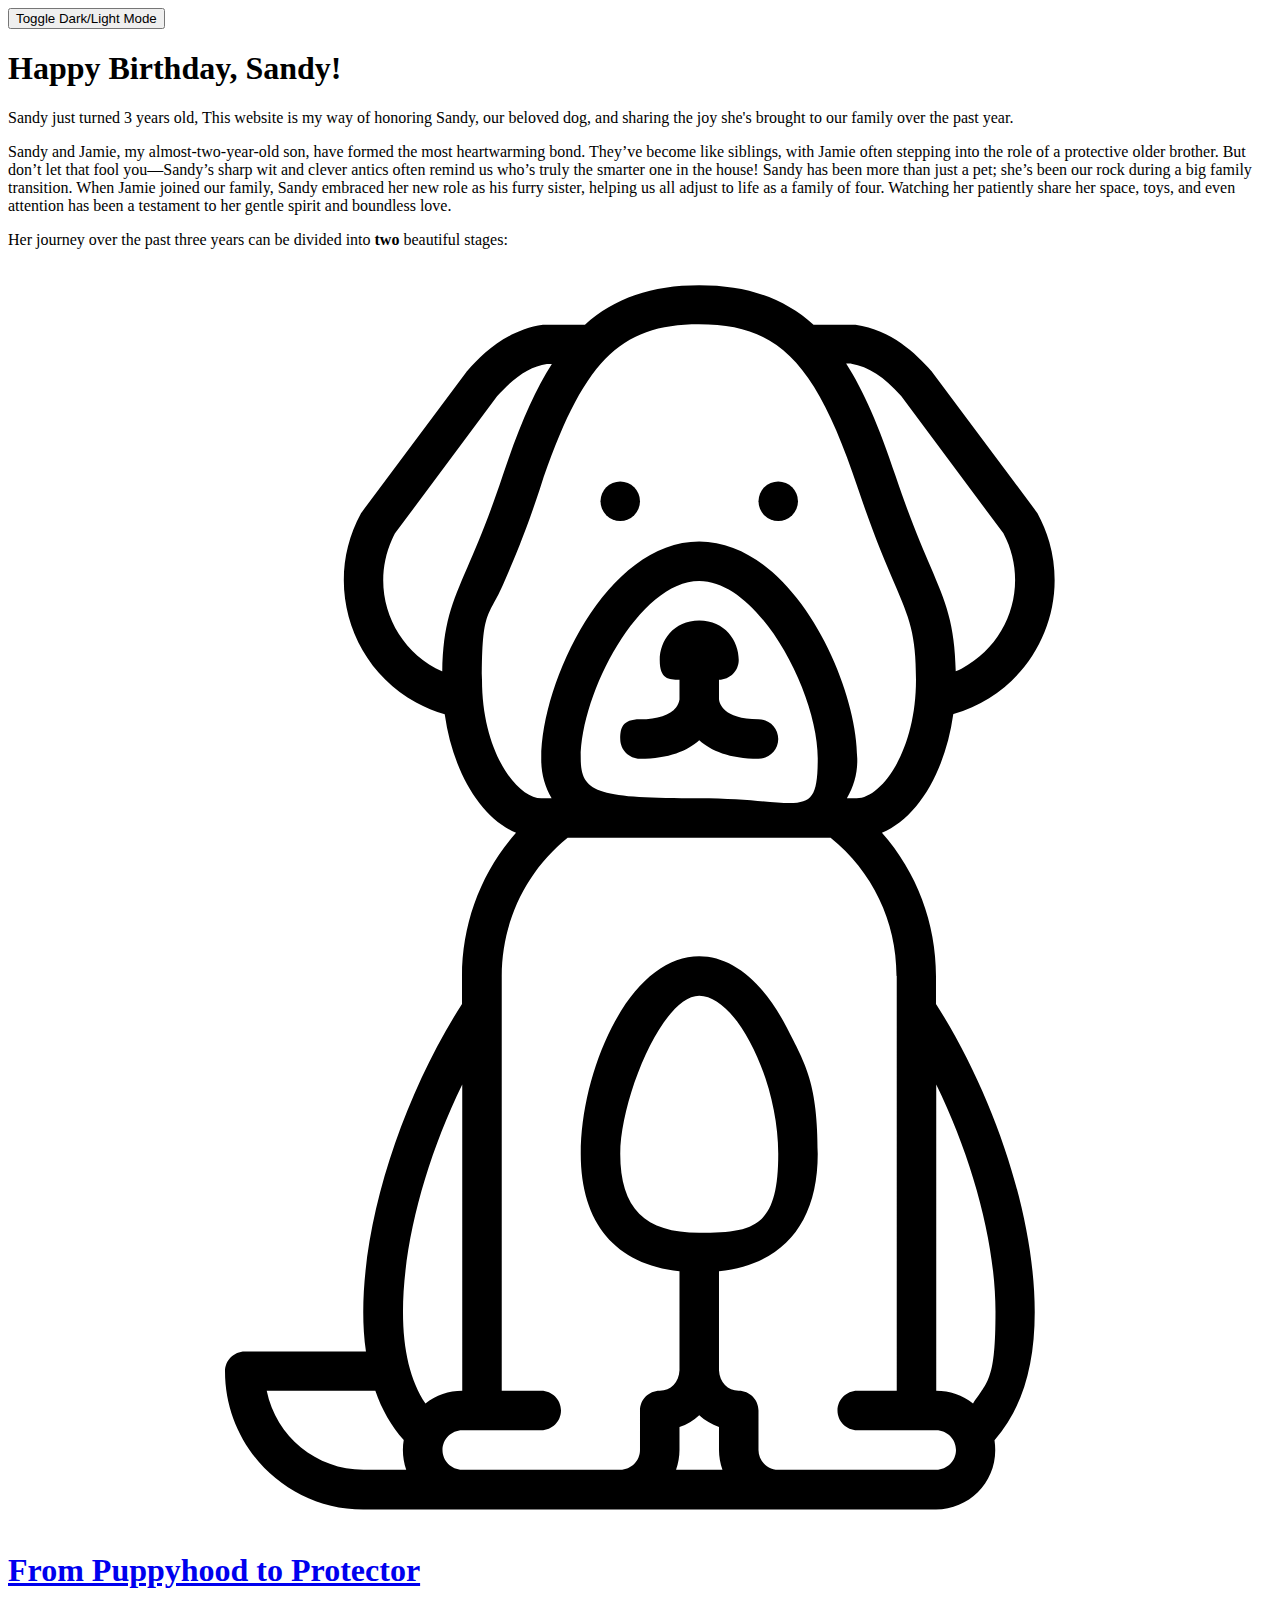
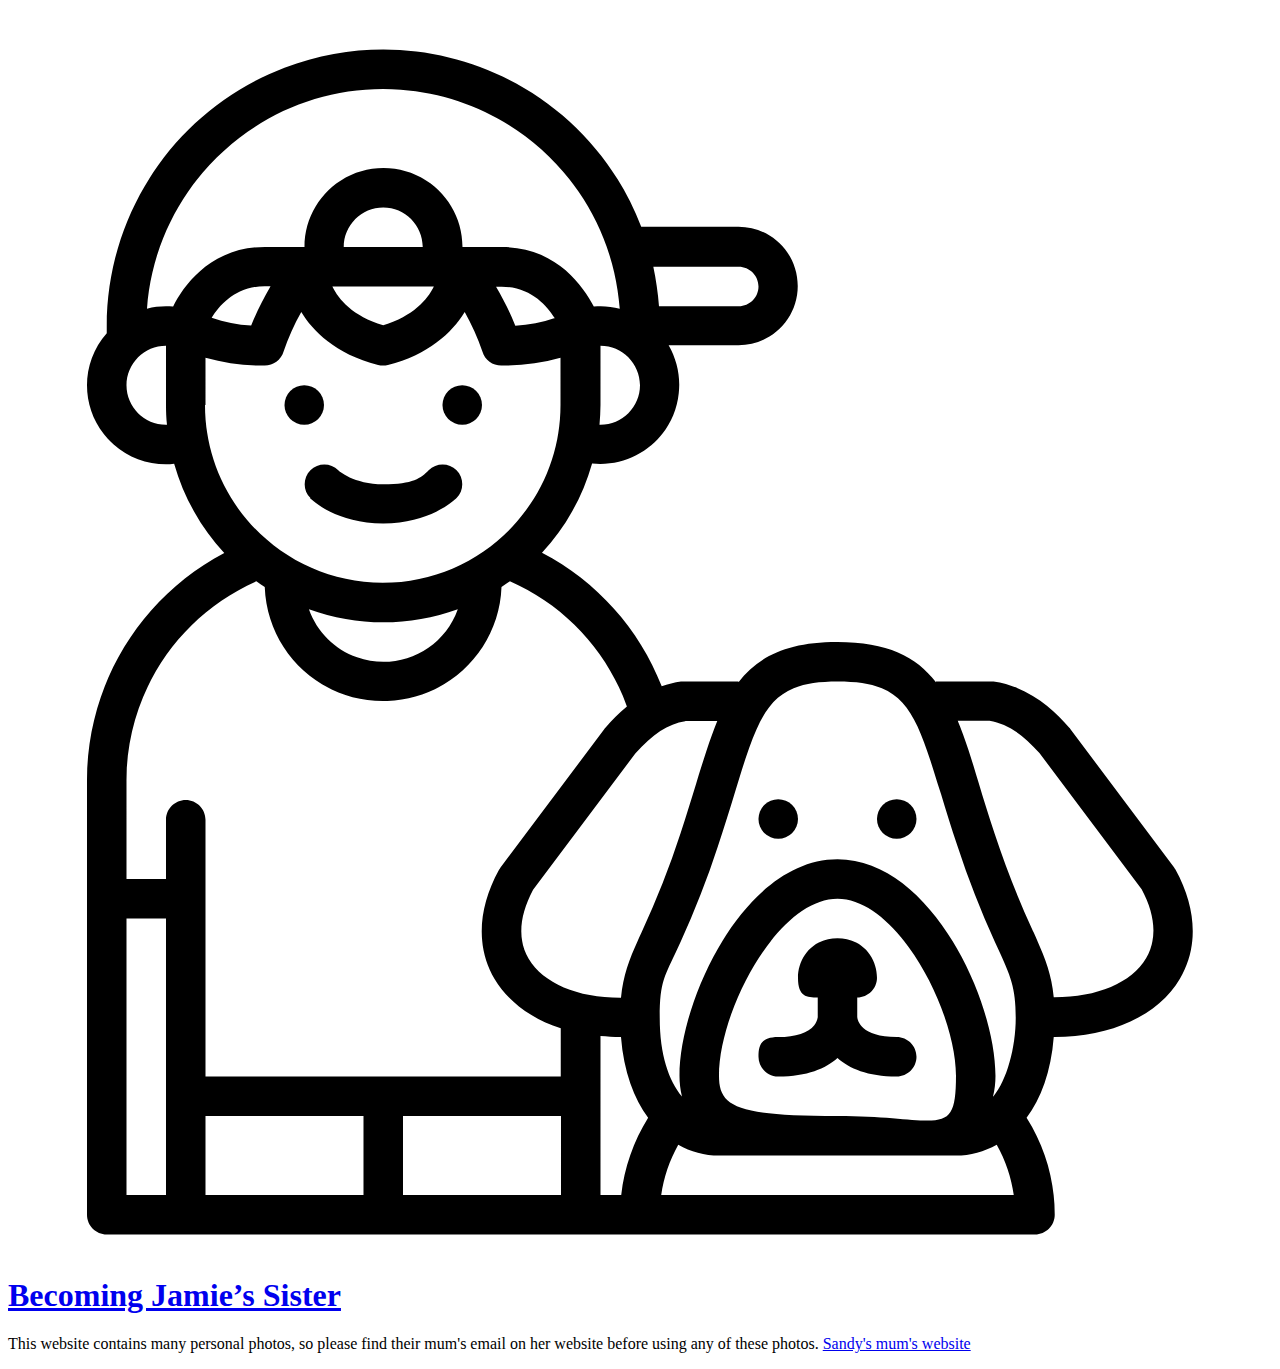
==== index.html @ 82e28391 "Add files via upload" ====
<!DOCTYPE html>
<html lang="en">

<head>
    <meta charset="UTF-8">
    <meta name="viewport" content="width=device-width, initial-scale=1.0">
    <link rel="stylesheet" href="styles/site.css" />
    <title>Happy Birthday, Sandy!</title>
</head>

<body>
    <header>
        <button id="btn-mode">Toggle Dark/Light Mode</button>
        <h1>Happy Birthday, Sandy!</h1>
        <script src="script/css-mode.js"></script>
    </header>
    <main>
        <p>Sandy just turned 3 years old, This website is my way of honoring Sandy, our beloved dog, and sharing the joy she's brought to our family over the past year.
        </p>
        <p>Sandy and Jamie, my almost-two-year-old son, have formed the most heartwarming bond. They’ve become like siblings, with Jamie often stepping into the role of a protective older brother. But don’t let that fool you—Sandy’s sharp wit and clever antics often remind us who’s truly the smarter one in the house!
           Sandy has been more than just a pet; she’s been our rock during a big family transition. When Jamie joined our family, Sandy embraced her new role as his furry sister, helping us all adjust to life as a family of four. Watching her patiently share her space, toys, and even attention has been a testament to her gentle spirit and boundless love.</p>
        <p>Her journey over the past three years can be divided into <strong>two</strong> beautiful stages:</p>
        <div class="columns">
            <a class="slideshow_btn" href="slideshow1/index.html">
                <!-- External SVG for Sandy as an Only Child -->
                <svg viewBox="0 0 512 510.9">
                    <g>
                      <g id="Layer_1">
                        <circle cx="312" cy="95.7" r="8"/>
                        <circle cx="248" cy="95.7" r="8"/>
                        <path d="M304,200c4.4,0,8-3.6,8-8s-3.6-8-8-8c-14.5,0-15.9-6.7-16-8.2v-7.8c4.4,0,8-3.6,8-8,0-7.8-5.6-16-16-16s-16,8.2-16,16,3.6,8,8,8v8c-.2,1.2-.7,2.3-1.4,3.2-2.4,3.1-7.4,4.8-14.6,4.8s-8,3.6-8,8,3.6,8,8,8c11.8,0,19.3-3.3,24-7.5,4.7,4.2,12.2,7.5,24,7.5ZM288,175.9h0c0,.1,0,0,0,0Z"/>
                        <path d="M383,181.9c30-8.6,47.3-39.8,38.8-69.7-1.2-4-2.8-7.9-4.8-11.6-.2-.3-.4-.6-.6-.9l-42-56.3c-.1-.2-.3-.3-.4-.5-6.2-7-16.1-16.6-30.7-18.7-.4,0-.8,0-1.1,0h-15.9c-12.1-10.9-27-16-46.3-16s-34.2,5.1-46.3,16h-15.9c-.4,0-.8,0-1.1,0-14.6,2.1-24.5,11.7-30.7,18.7-.1.2-.3.3-.4.5l-42,56.3c-.2.3-.4.6-.6.9-15,27.3-5,61.6,22.3,76.6,3.7,2,7.6,3.6,11.6,4.8,3.3,23.3,14.5,41.9,28.9,48-14.2,16-21.9,36.7-21.9,58.1v11.2c-24.3,38.2-40,86.9-40,124.8,0,5.4.3,10.7,1.1,16h-49.1c-4.4,0-8,3.6-8,8,0,30.9,25.1,56,56,56h232c13.2,0,24-10.7,24-24,0-1.3-.1-2.7-.3-4,11-12.6,16.3-29.7,16.3-52,0-37.9-15.7-86.6-40-124.8v-11.2c0-21.4-7.7-42.1-21.9-58.1,14.4-6,25.6-24.6,28.9-48ZM341.6,40c7,1.2,13.2,5.2,20.2,13.1l41.4,55.6c10.5,19.7,3,44.2-16.8,54.7-.8.4-1.6.8-2.5,1.2-.4-19.4-4-27.8-10.2-42.4-3.7-8.7-8.4-19.5-14.2-36.8-6.7-20.2-13-34.6-20-45.5h2ZM176,164.7c-20.4-9.1-29.6-33-20.5-53.4.4-.8.8-1.7,1.2-2.5l41.4-55.6c7-7.9,13.2-12,20.2-13.1h2c-7,10.9-13.3,25.3-20,45.5-5.8,17.3-10.4,28.1-14.2,36.8-6.3,14.6-9.9,22.9-10.2,42.4ZM144,488c-19,0-35.4-13.4-39.2-32h44c2.5,7.4,6.4,14.2,11.5,20-.7,4-.3,8.1,1,12h-17.4ZM160,424c0-27.5,9.1-61.4,24-92v124c-5.4,0-10.7,1.8-14.9,5.2-6.1-9.2-9.1-21.5-9.1-37.2ZM270.6,488c.9-2.6,1.4-5.3,1.4-8v-9.3c3-1,5.7-2.7,8-4.8,2.3,2.1,5,3.7,8,4.8v9.3c0,2.7.5,5.4,1.4,8h-18.8ZM280,392c-22.1,0-32-9.9-32-32s17-64,32-64,32,34.1,32,64-9.9,32-32,32ZM376,332c14.9,30.6,24,64.5,24,92s-3,28-9.1,37.2c-4.2-3.4-9.5-5.2-14.9-5.2v-124ZM360,288v168h-16c-4.4,0-8,3.6-8,8s3.6,8,8,8h32c4.4,0,8,3.6,8,8s-3.6,8-8,8h-64c-4.4,0-8-3.6-8-8v-16c0-4.4-3.6-8-8-8s-7.8-3.4-8-8.3c0-.1,0-.2,0-.3v-39.8c25.9-2.8,40-19.4,40-47.6s-4.7-35.8-12.6-51.2c-9.5-18.5-22.1-28.8-35.4-28.8s-25.9,10.2-35.4,28.8c-7.9,15.4-12.6,34.6-12.6,51.2,0,28.2,14.1,44.8,40,47.6v39.8c0,.1,0,.2,0,.3-.2,4.9-3.5,8.3-8,8.3s-8,3.6-8,8v16c0,4.4-3.6,8-8,8h-64c-4.4,0-8-3.6-8-8s3.6-8,8-8h32c4.4,0,8-3.6,8-8s-3.6-8-8-8h-16v-168c0-21.8,9.8-42.4,26.7-56h106.5c17,13.6,26.8,34.2,26.7,56ZM232,199.8c0-26.4,23.7-71.8,48-71.8s48,45.4,48,71.8-6.6,16.2-48,16.2-48-2.2-48-16.2ZM344,216h-4.2c2.9-4.9,4.4-10.5,4.2-16.2,0-30.8-26.4-87.8-64-87.8s-64,56.9-64,87.8c-.1,5.7,1.3,11.3,4.2,16.2h-4.2c-9.8,0-24-18.7-24-48s2.6-24.7,8.9-39.4c3.7-8.5,8.7-20.1,14.6-38.1,17-51,32-66.5,64.4-66.5s47.4,15.5,64.4,66.5c6,18,11,29.6,14.6,38.1,6.3,14.7,8.9,20.8,8.9,39.4,0,29.3-14.2,48-24,48Z"/>
                      </g>
                    </g>
                  </svg>
                <h1>From Puppyhood to Protector</h1>
            </a>
            <a class="slideshow_btn" href="slideshow2/index.html">
                <!-- External SVG for Sandy as a Sister -->
                <svg viewBox="0 0 512 502.9">
                    <g>
                      <g id="Layer_1">
                        <path d="M423.9,416c23.1,0,42.1-8.8,50.8-23.6,7.5-12.7,6.9-28.4-1.8-44.2-.2-.3-.4-.7-.6-1l-42-56c-.1-.2-.2-.3-.4-.5-6.2-7-16.1-16.6-30.7-18.7-.4,0-.8,0-1.1,0h-22.2v.3c-8-10.4-19.7-16.3-40-16.3s-32,5.9-40,16.3v-.3h-22.2c-.4,0-.8,0-1.1,0-2.7.4-5.3,1-7.8,1.9-9.1-23.3-26.3-42.5-48.5-54.1,9.6-10.2,16.5-22.6,20.3-36.1,17.6,1.8,33.3-10.9,35.1-28.5.1-1.1.2-2.2.2-3.4,0-5.6-1.5-11.1-4.3-16h28.3c13.3,0,24-10.7,24-24s-10.7-24-24-24h-39.4C234.5,30.2,169.8,1.3,112,23.4c-43.4,16.6-72,58.2-72,104.6v2.9c-11.7,13.2-10.4,33.4,2.8,45.1,5.8,5.2,13.4,8,21.2,8,1.1,0,2.2,0,3.3-.2,3.8,13.5,10.8,25.9,20.3,36.1-34.2,18-55.6,53.4-55.6,92.1v176c0,4.4,3.6,8,8,8h376c4.4,0,8-3.6,8-8,0-13.9-3.9-27.5-11.4-39.3,5.8-7.8,9.9-18.6,11-32.7h.2ZM296,104c4.4,0,8,3.6,8,8s-3.6,8-8,8h-32.3c-.4-5.4-1.2-10.7-2.3-16h34.6ZM274.4,288h12.9c-3,7.4-5.6,15.8-8.5,25.2-1.9,6.1-4,13.1-6.4,20.4-4.4,13.6-9.7,26.9-15.7,39.9-4.4,9.6-7.4,16.2-8.4,26.6h-.3c-17.4,0-31.2-5.9-37.1-15.8-4.5-7.6-3.9-17.2,1.8-27.9l41.4-55.2c7-7.9,13.3-12,20.2-13.1ZM256,152c0,8.8-7.2,16-16,16-.1,0-.2,0-.4,0,.2-2.6.4-5.3.4-8v-24c8.8,0,16,7.2,16,16ZM64,168c-8.8,0-16-7.2-16-16s7.2-16,16-16v24c0,2.7.1,5.4.4,8-.1,0-.2,0-.4,0ZM66.8,120.1c-.9,0-1.8-.1-2.8-.1-2.6,0-5.2.3-7.7,1,3.9-52.9,49.9-92.6,102.8-88.7,47.5,3.5,85.2,41.2,88.7,88.7-2.5-.6-5.1-1-7.7-1-.9,0-1.8,0-2.8.1-4.4-8.5-15.4-24.1-37.2-24.1h-16c0-17.7-14.3-32-32-32s-32,14.3-32,32h-16c-21.9,0-32.9,15.6-37.2,24.1ZM221.5,124.8c-5.1,1.8-10.5,2.9-16,3.1-2.2-5.5-4.8-10.7-7.8-15.8h2.3c11.4,0,18.1,7.3,21.5,12.8ZM172.5,112c-2.6,5.3-8.3,12-20.5,15.7-12.4-3.7-18-10.4-20.6-15.7h41.1ZM136,96c0-8.8,7.2-16,16-16s16,7.2,16,16h-32ZM106.3,112c-3,5.1-5.6,10.4-7.8,15.8-5.5-.2-10.9-1.3-16-3.1,3.4-5.5,10.1-12.8,21.5-12.8h2.3ZM80,160v-19.1c7.8,2.2,15.9,3.3,24,3.1,3.5,0,6.6-2.3,7.6-5.6,1.9-5.6,4.3-11,7.2-16.1,4.6,7.6,13.6,16.9,31.1,21.5,1.3.3,2.7.3,4,0,16.3-4.2,25.8-12.9,31.1-21.5,2.9,5.2,5.3,10.6,7.2,16.1,1,3.4,4.1,5.6,7.6,5.6,8.1.1,16.2-.9,24-3.1v19.1c0,39.8-32.2,72-72,72s-72-32.2-72-72ZM182.2,242.7c-5.9,16.7-24.2,25.4-40.8,19.5-9.1-3.2-16.3-10.4-19.5-19.5,19.5,7.1,40.8,7.1,60.3,0ZM64,480h-16v-112h16v112ZM144,480h-64v-32h64v32ZM224,480h-64v-32h64v32ZM224,432H80v-104c0-4.4-3.6-8-8-8s-8,3.6-8,8v24h-16v-40c0-34.9,20.7-66.5,52.6-80.6,1.1.8,2.3,1.6,3.4,2.3,1,26.5,23.2,47.2,49.7,46.2,25.1-.9,45.3-21.1,46.2-46.2,1.2-.8,2.3-1.5,3.4-2.3,22.1,9.7,39.3,28,47.4,50.7-3.2,2.6-6.1,5.5-8.8,8.7-.1.2-.3.3-.4.5l-42,56c-.2.3-.4.6-.6,1-8.7,15.8-9.3,31.5-1.8,44.2,5.5,9.2,14.9,16.1,26.8,20v19.6ZM248.4,480h-8.4v-64.4c2.6.2,5.3.4,8.1.4h.2c1.1,14.1,5.3,24.9,11,32.7-5.9,9.5-9.7,20.2-10.9,31.3ZM264.6,480c1-7.2,3.4-14.1,6.9-20.4,5,2.9,10.7,4.4,16.5,4.4h96c5.8,0,11.5-1.6,16.5-4.4,3.6,6.3,5.9,13.3,6.9,20.4h-142.9ZM288,431.7c0-26.3,23.7-71.7,48-71.7s48,45.4,48,71.7-6.6,16.3-48,16.3-48-3.9-48-16.3ZM399,440.1c.7-2.7,1-5.5,1-8.4,0-30.8-26.4-87.7-64-87.7s-64,56.9-64,87.7c0,2.8.3,5.6,1,8.4-5.3-6.4-9-16.9-9-31.9s2.1-16.8,7.3-28.2c6.2-13.5,11.7-27.3,16.3-41.4,2.5-7.5,4.7-14.6,6.6-20.8,10.5-34.3,14-45.8,41.9-45.8s31.4,11.6,41.9,45.8c1.9,6.2,4,13.3,6.6,20.8,4.6,14.1,10.1,27.9,16.3,41.4,5.2,11.3,7.3,16,7.3,28.2s-3.7,25.4-9,31.8ZM415.3,373.4c-6-13-11.2-26.3-15.7-39.9-2.4-7.3-4.6-14.3-6.4-20.4-2.8-9.3-5.4-17.8-8.5-25.2h12.9c7,1.2,13.2,5.2,20.2,13.1l41.4,55.2c5.7,10.6,6.3,20.2,1.8,27.9-5.9,9.9-19.7,15.8-37.1,15.8h-.3c-1-10.4-4-16.9-8.3-26.6h0Z"/>
                        <circle cx="360" cy="327.7" r="8"/>
                        <circle cx="312" cy="327.7" r="8"/>
                        <circle cx="120" cy="160" r="8"/>
                        <circle cx="184" cy="160" r="8"/>
                        <path d="M122.3,197.7c1.1,1.1,10.9,10.3,29.7,10.3h0c18.8,0,28.6-9.3,29.7-10.3,3.1-3.1,3.1-8.2,0-11.3s-8.2-3.1-11.3,0-6.2,5.7-18.3,5.7-18.3-5.6-18.3-5.7c-3.1-3.1-8.2-3.1-11.3,0-3.1,3.1-3.1,8.2,0,11.3Z"/>
                        <path d="M360,432c4.4,0,8-3.6,8-8s-3.6-8-8-8c-14.5,0-15.9-6.7-16-8.2v-7.8c4.4,0,8-3.6,8-8,0-7.8-5.6-16-16-16s-16,8.2-16,16,3.6,8,8,8v8c-.2,1.2-.7,2.3-1.4,3.2-2.4,3.1-7.4,4.8-14.6,4.8s-8,3.6-8,8,3.6,8,8,8c11.8,0,19.3-3.3,24-7.5,4.7,4.2,12.2,7.5,24,7.5ZM344,407.9h0c0,.1,0,0,0,0Z"/>
                      </g>
                    </g>
                  </svg>
                <h1>Becoming Jamie’s Sister</h1>
            </a>
        </div>
    </main>
    <footer>
        <p>This website contains many personal photos, so please find their mum's email on her website before using any of these photos. 
          <a href="https://www.suzannechong.com">Sandy's mum's website</a>
        </p>
    </footer>    
</body>      
</html>
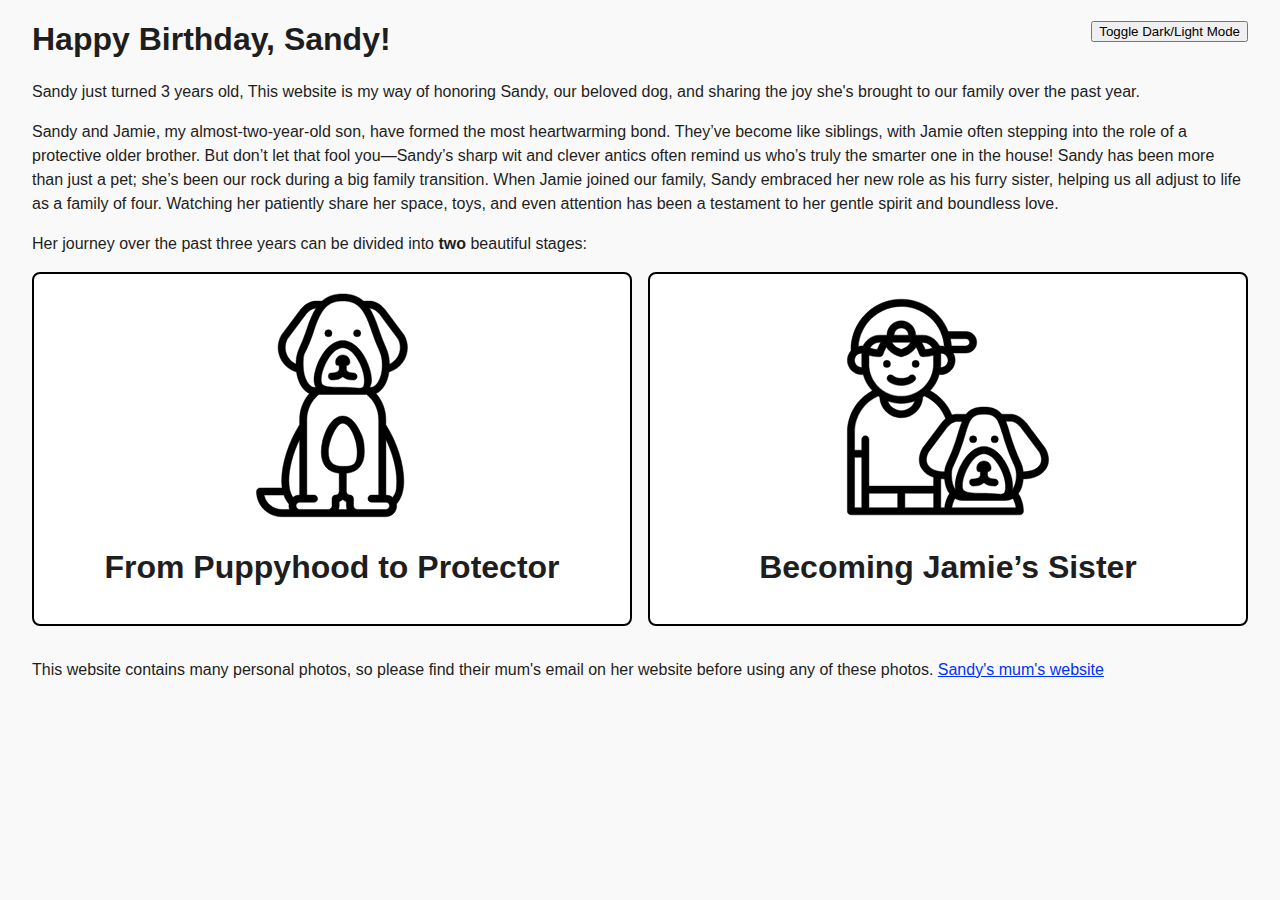
==== commit cf6b6d37: "Add files via upload" ====
--- a/index.html
+++ b/index.html
@@ -2,62 +2,75 @@
 <html lang="en">
 
 <head>
-    <meta charset="UTF-8">
-    <meta name="viewport" content="width=device-width, initial-scale=1.0">
-    <link rel="stylesheet" href="styles/site.css" />
-    <title>Happy Birthday, Sandy!</title>
+  <meta charset="UTF-8">
+  <meta name="viewport" content="width=device-width, initial-scale=1.0">
+  <link rel="stylesheet" href="styles/site.css" />
+  <title>Happy Birthday, Sandy!</title>
 </head>
 
 <body>
-    <header>
-        <button id="btn-mode">Toggle Dark/Light Mode</button>
-        <h1>Happy Birthday, Sandy!</h1>
-        <script src="script/css-mode.js"></script>
-    </header>
-    <main>
-        <p>Sandy just turned 3 years old, This website is my way of honoring Sandy, our beloved dog, and sharing the joy she's brought to our family over the past year.
-        </p>
-        <p>Sandy and Jamie, my almost-two-year-old son, have formed the most heartwarming bond. They’ve become like siblings, with Jamie often stepping into the role of a protective older brother. But don’t let that fool you—Sandy’s sharp wit and clever antics often remind us who’s truly the smarter one in the house!
-           Sandy has been more than just a pet; she’s been our rock during a big family transition. When Jamie joined our family, Sandy embraced her new role as his furry sister, helping us all adjust to life as a family of four. Watching her patiently share her space, toys, and even attention has been a testament to her gentle spirit and boundless love.</p>
-        <p>Her journey over the past three years can be divided into <strong>two</strong> beautiful stages:</p>
-        <div class="columns">
-            <a class="slideshow_btn" href="slideshow1/index.html">
-                <!-- External SVG for Sandy as an Only Child -->
-                <svg viewBox="0 0 512 510.9">
-                    <g>
-                      <g id="Layer_1">
-                        <circle cx="312" cy="95.7" r="8"/>
-                        <circle cx="248" cy="95.7" r="8"/>
-                        <path d="M304,200c4.4,0,8-3.6,8-8s-3.6-8-8-8c-14.5,0-15.9-6.7-16-8.2v-7.8c4.4,0,8-3.6,8-8,0-7.8-5.6-16-16-16s-16,8.2-16,16,3.6,8,8,8v8c-.2,1.2-.7,2.3-1.4,3.2-2.4,3.1-7.4,4.8-14.6,4.8s-8,3.6-8,8,3.6,8,8,8c11.8,0,19.3-3.3,24-7.5,4.7,4.2,12.2,7.5,24,7.5ZM288,175.9h0c0,.1,0,0,0,0Z"/>
-                        <path d="M383,181.9c30-8.6,47.3-39.8,38.8-69.7-1.2-4-2.8-7.9-4.8-11.6-.2-.3-.4-.6-.6-.9l-42-56.3c-.1-.2-.3-.3-.4-.5-6.2-7-16.1-16.6-30.7-18.7-.4,0-.8,0-1.1,0h-15.9c-12.1-10.9-27-16-46.3-16s-34.2,5.1-46.3,16h-15.9c-.4,0-.8,0-1.1,0-14.6,2.1-24.5,11.7-30.7,18.7-.1.2-.3.3-.4.5l-42,56.3c-.2.3-.4.6-.6.9-15,27.3-5,61.6,22.3,76.6,3.7,2,7.6,3.6,11.6,4.8,3.3,23.3,14.5,41.9,28.9,48-14.2,16-21.9,36.7-21.9,58.1v11.2c-24.3,38.2-40,86.9-40,124.8,0,5.4.3,10.7,1.1,16h-49.1c-4.4,0-8,3.6-8,8,0,30.9,25.1,56,56,56h232c13.2,0,24-10.7,24-24,0-1.3-.1-2.7-.3-4,11-12.6,16.3-29.7,16.3-52,0-37.9-15.7-86.6-40-124.8v-11.2c0-21.4-7.7-42.1-21.9-58.1,14.4-6,25.6-24.6,28.9-48ZM341.6,40c7,1.2,13.2,5.2,20.2,13.1l41.4,55.6c10.5,19.7,3,44.2-16.8,54.7-.8.4-1.6.8-2.5,1.2-.4-19.4-4-27.8-10.2-42.4-3.7-8.7-8.4-19.5-14.2-36.8-6.7-20.2-13-34.6-20-45.5h2ZM176,164.7c-20.4-9.1-29.6-33-20.5-53.4.4-.8.8-1.7,1.2-2.5l41.4-55.6c7-7.9,13.2-12,20.2-13.1h2c-7,10.9-13.3,25.3-20,45.5-5.8,17.3-10.4,28.1-14.2,36.8-6.3,14.6-9.9,22.9-10.2,42.4ZM144,488c-19,0-35.4-13.4-39.2-32h44c2.5,7.4,6.4,14.2,11.5,20-.7,4-.3,8.1,1,12h-17.4ZM160,424c0-27.5,9.1-61.4,24-92v124c-5.4,0-10.7,1.8-14.9,5.2-6.1-9.2-9.1-21.5-9.1-37.2ZM270.6,488c.9-2.6,1.4-5.3,1.4-8v-9.3c3-1,5.7-2.7,8-4.8,2.3,2.1,5,3.7,8,4.8v9.3c0,2.7.5,5.4,1.4,8h-18.8ZM280,392c-22.1,0-32-9.9-32-32s17-64,32-64,32,34.1,32,64-9.9,32-32,32ZM376,332c14.9,30.6,24,64.5,24,92s-3,28-9.1,37.2c-4.2-3.4-9.5-5.2-14.9-5.2v-124ZM360,288v168h-16c-4.4,0-8,3.6-8,8s3.6,8,8,8h32c4.4,0,8,3.6,8,8s-3.6,8-8,8h-64c-4.4,0-8-3.6-8-8v-16c0-4.4-3.6-8-8-8s-7.8-3.4-8-8.3c0-.1,0-.2,0-.3v-39.8c25.9-2.8,40-19.4,40-47.6s-4.7-35.8-12.6-51.2c-9.5-18.5-22.1-28.8-35.4-28.8s-25.9,10.2-35.4,28.8c-7.9,15.4-12.6,34.6-12.6,51.2,0,28.2,14.1,44.8,40,47.6v39.8c0,.1,0,.2,0,.3-.2,4.9-3.5,8.3-8,8.3s-8,3.6-8,8v16c0,4.4-3.6,8-8,8h-64c-4.4,0-8-3.6-8-8s3.6-8,8-8h32c4.4,0,8-3.6,8-8s-3.6-8-8-8h-16v-168c0-21.8,9.8-42.4,26.7-56h106.5c17,13.6,26.8,34.2,26.7,56ZM232,199.8c0-26.4,23.7-71.8,48-71.8s48,45.4,48,71.8-6.6,16.2-48,16.2-48-2.2-48-16.2ZM344,216h-4.2c2.9-4.9,4.4-10.5,4.2-16.2,0-30.8-26.4-87.8-64-87.8s-64,56.9-64,87.8c-.1,5.7,1.3,11.3,4.2,16.2h-4.2c-9.8,0-24-18.7-24-48s2.6-24.7,8.9-39.4c3.7-8.5,8.7-20.1,14.6-38.1,17-51,32-66.5,64.4-66.5s47.4,15.5,64.4,66.5c6,18,11,29.6,14.6,38.1,6.3,14.7,8.9,20.8,8.9,39.4,0,29.3-14.2,48-24,48Z"/>
-                      </g>
-                    </g>
-                  </svg>
-                <h1>From Puppyhood to Protector</h1>
-            </a>
-            <a class="slideshow_btn" href="slideshow2/index.html">
-                <!-- External SVG for Sandy as a Sister -->
-                <svg viewBox="0 0 512 502.9">
-                    <g>
-                      <g id="Layer_1">
-                        <path d="M423.9,416c23.1,0,42.1-8.8,50.8-23.6,7.5-12.7,6.9-28.4-1.8-44.2-.2-.3-.4-.7-.6-1l-42-56c-.1-.2-.2-.3-.4-.5-6.2-7-16.1-16.6-30.7-18.7-.4,0-.8,0-1.1,0h-22.2v.3c-8-10.4-19.7-16.3-40-16.3s-32,5.9-40,16.3v-.3h-22.2c-.4,0-.8,0-1.1,0-2.7.4-5.3,1-7.8,1.9-9.1-23.3-26.3-42.5-48.5-54.1,9.6-10.2,16.5-22.6,20.3-36.1,17.6,1.8,33.3-10.9,35.1-28.5.1-1.1.2-2.2.2-3.4,0-5.6-1.5-11.1-4.3-16h28.3c13.3,0,24-10.7,24-24s-10.7-24-24-24h-39.4C234.5,30.2,169.8,1.3,112,23.4c-43.4,16.6-72,58.2-72,104.6v2.9c-11.7,13.2-10.4,33.4,2.8,45.1,5.8,5.2,13.4,8,21.2,8,1.1,0,2.2,0,3.3-.2,3.8,13.5,10.8,25.9,20.3,36.1-34.2,18-55.6,53.4-55.6,92.1v176c0,4.4,3.6,8,8,8h376c4.4,0,8-3.6,8-8,0-13.9-3.9-27.5-11.4-39.3,5.8-7.8,9.9-18.6,11-32.7h.2ZM296,104c4.4,0,8,3.6,8,8s-3.6,8-8,8h-32.3c-.4-5.4-1.2-10.7-2.3-16h34.6ZM274.4,288h12.9c-3,7.4-5.6,15.8-8.5,25.2-1.9,6.1-4,13.1-6.4,20.4-4.4,13.6-9.7,26.9-15.7,39.9-4.4,9.6-7.4,16.2-8.4,26.6h-.3c-17.4,0-31.2-5.9-37.1-15.8-4.5-7.6-3.9-17.2,1.8-27.9l41.4-55.2c7-7.9,13.3-12,20.2-13.1ZM256,152c0,8.8-7.2,16-16,16-.1,0-.2,0-.4,0,.2-2.6.4-5.3.4-8v-24c8.8,0,16,7.2,16,16ZM64,168c-8.8,0-16-7.2-16-16s7.2-16,16-16v24c0,2.7.1,5.4.4,8-.1,0-.2,0-.4,0ZM66.8,120.1c-.9,0-1.8-.1-2.8-.1-2.6,0-5.2.3-7.7,1,3.9-52.9,49.9-92.6,102.8-88.7,47.5,3.5,85.2,41.2,88.7,88.7-2.5-.6-5.1-1-7.7-1-.9,0-1.8,0-2.8.1-4.4-8.5-15.4-24.1-37.2-24.1h-16c0-17.7-14.3-32-32-32s-32,14.3-32,32h-16c-21.9,0-32.9,15.6-37.2,24.1ZM221.5,124.8c-5.1,1.8-10.5,2.9-16,3.1-2.2-5.5-4.8-10.7-7.8-15.8h2.3c11.4,0,18.1,7.3,21.5,12.8ZM172.5,112c-2.6,5.3-8.3,12-20.5,15.7-12.4-3.7-18-10.4-20.6-15.7h41.1ZM136,96c0-8.8,7.2-16,16-16s16,7.2,16,16h-32ZM106.3,112c-3,5.1-5.6,10.4-7.8,15.8-5.5-.2-10.9-1.3-16-3.1,3.4-5.5,10.1-12.8,21.5-12.8h2.3ZM80,160v-19.1c7.8,2.2,15.9,3.3,24,3.1,3.5,0,6.6-2.3,7.6-5.6,1.9-5.6,4.3-11,7.2-16.1,4.6,7.6,13.6,16.9,31.1,21.5,1.3.3,2.7.3,4,0,16.3-4.2,25.8-12.9,31.1-21.5,2.9,5.2,5.3,10.6,7.2,16.1,1,3.4,4.1,5.6,7.6,5.6,8.1.1,16.2-.9,24-3.1v19.1c0,39.8-32.2,72-72,72s-72-32.2-72-72ZM182.2,242.7c-5.9,16.7-24.2,25.4-40.8,19.5-9.1-3.2-16.3-10.4-19.5-19.5,19.5,7.1,40.8,7.1,60.3,0ZM64,480h-16v-112h16v112ZM144,480h-64v-32h64v32ZM224,480h-64v-32h64v32ZM224,432H80v-104c0-4.4-3.6-8-8-8s-8,3.6-8,8v24h-16v-40c0-34.9,20.7-66.5,52.6-80.6,1.1.8,2.3,1.6,3.4,2.3,1,26.5,23.2,47.2,49.7,46.2,25.1-.9,45.3-21.1,46.2-46.2,1.2-.8,2.3-1.5,3.4-2.3,22.1,9.7,39.3,28,47.4,50.7-3.2,2.6-6.1,5.5-8.8,8.7-.1.2-.3.3-.4.5l-42,56c-.2.3-.4.6-.6,1-8.7,15.8-9.3,31.5-1.8,44.2,5.5,9.2,14.9,16.1,26.8,20v19.6ZM248.4,480h-8.4v-64.4c2.6.2,5.3.4,8.1.4h.2c1.1,14.1,5.3,24.9,11,32.7-5.9,9.5-9.7,20.2-10.9,31.3ZM264.6,480c1-7.2,3.4-14.1,6.9-20.4,5,2.9,10.7,4.4,16.5,4.4h96c5.8,0,11.5-1.6,16.5-4.4,3.6,6.3,5.9,13.3,6.9,20.4h-142.9ZM288,431.7c0-26.3,23.7-71.7,48-71.7s48,45.4,48,71.7-6.6,16.3-48,16.3-48-3.9-48-16.3ZM399,440.1c.7-2.7,1-5.5,1-8.4,0-30.8-26.4-87.7-64-87.7s-64,56.9-64,87.7c0,2.8.3,5.6,1,8.4-5.3-6.4-9-16.9-9-31.9s2.1-16.8,7.3-28.2c6.2-13.5,11.7-27.3,16.3-41.4,2.5-7.5,4.7-14.6,6.6-20.8,10.5-34.3,14-45.8,41.9-45.8s31.4,11.6,41.9,45.8c1.9,6.2,4,13.3,6.6,20.8,4.6,14.1,10.1,27.9,16.3,41.4,5.2,11.3,7.3,16,7.3,28.2s-3.7,25.4-9,31.8ZM415.3,373.4c-6-13-11.2-26.3-15.7-39.9-2.4-7.3-4.6-14.3-6.4-20.4-2.8-9.3-5.4-17.8-8.5-25.2h12.9c7,1.2,13.2,5.2,20.2,13.1l41.4,55.2c5.7,10.6,6.3,20.2,1.8,27.9-5.9,9.9-19.7,15.8-37.1,15.8h-.3c-1-10.4-4-16.9-8.3-26.6h0Z"/>
-                        <circle cx="360" cy="327.7" r="8"/>
-                        <circle cx="312" cy="327.7" r="8"/>
-                        <circle cx="120" cy="160" r="8"/>
-                        <circle cx="184" cy="160" r="8"/>
-                        <path d="M122.3,197.7c1.1,1.1,10.9,10.3,29.7,10.3h0c18.8,0,28.6-9.3,29.7-10.3,3.1-3.1,3.1-8.2,0-11.3s-8.2-3.1-11.3,0-6.2,5.7-18.3,5.7-18.3-5.6-18.3-5.7c-3.1-3.1-8.2-3.1-11.3,0-3.1,3.1-3.1,8.2,0,11.3Z"/>
-                        <path d="M360,432c4.4,0,8-3.6,8-8s-3.6-8-8-8c-14.5,0-15.9-6.7-16-8.2v-7.8c4.4,0,8-3.6,8-8,0-7.8-5.6-16-16-16s-16,8.2-16,16,3.6,8,8,8v8c-.2,1.2-.7,2.3-1.4,3.2-2.4,3.1-7.4,4.8-14.6,4.8s-8,3.6-8,8,3.6,8,8,8c11.8,0,19.3-3.3,24-7.5,4.7,4.2,12.2,7.5,24,7.5ZM344,407.9h0c0,.1,0,0,0,0Z"/>
-                      </g>
-                    </g>
-                  </svg>
-                <h1>Becoming Jamie’s Sister</h1>
-            </a>
-        </div>
-    </main>
-    <footer>
-        <p>This website contains many personal photos, so please find their mum's email on her website before using any of these photos. 
-          <a href="https://www.suzannechong.com">Sandy's mum's website</a>
-        </p>
-    </footer>    
-</body>      
+  <header>
+    <button id="btn-mode">Toggle Dark/Light Mode</button>
+    <h1>Happy Birthday, Sandy!</h1>
+    <script src="script/css-mode.js"></script>
+  </header>
+  <main>
+    <p>Sandy just turned 3 years old, This website is my way of honoring Sandy, our beloved dog, and sharing the joy
+      she's brought to our family over the past year.
+    </p>
+    <p>Sandy and Jamie, my almost-two-year-old son, have formed the most heartwarming bond. They’ve become like
+      siblings, with Jamie often stepping into the role of a protective older brother. But don’t let that fool
+      you—Sandy’s sharp wit and clever antics often remind us who’s truly the smarter one in the house!
+      Sandy has been more than just a pet; she’s been our rock during a big family transition. When Jamie joined our
+      family, Sandy embraced her new role as his furry sister, helping us all adjust to life as a family of four.
+      Watching her patiently share her space, toys, and even attention has been a testament to her gentle spirit and
+      boundless love.</p>
+    <p>Her journey over the past three years can be divided into <strong>two</strong> beautiful stages:</p>
+    <div class="columns">
+      <a class="slideshow_btn" href="slideshow1/index.html">
+        <!-- External SVG for Sandy as an Only Child -->
+        <svg viewBox="0 0 512 510.9">
+          <g>
+            <g id="Layer_1">
+              <circle cx="312" cy="95.7" r="8" />
+              <circle cx="248" cy="95.7" r="8" />
+              <path
+                d="M304,200c4.4,0,8-3.6,8-8s-3.6-8-8-8c-14.5,0-15.9-6.7-16-8.2v-7.8c4.4,0,8-3.6,8-8,0-7.8-5.6-16-16-16s-16,8.2-16,16,3.6,8,8,8v8c-.2,1.2-.7,2.3-1.4,3.2-2.4,3.1-7.4,4.8-14.6,4.8s-8,3.6-8,8,3.6,8,8,8c11.8,0,19.3-3.3,24-7.5,4.7,4.2,12.2,7.5,24,7.5ZM288,175.9h0c0,.1,0,0,0,0Z" />
+              <path
+                d="M383,181.9c30-8.6,47.3-39.8,38.8-69.7-1.2-4-2.8-7.9-4.8-11.6-.2-.3-.4-.6-.6-.9l-42-56.3c-.1-.2-.3-.3-.4-.5-6.2-7-16.1-16.6-30.7-18.7-.4,0-.8,0-1.1,0h-15.9c-12.1-10.9-27-16-46.3-16s-34.2,5.1-46.3,16h-15.9c-.4,0-.8,0-1.1,0-14.6,2.1-24.5,11.7-30.7,18.7-.1.2-.3.3-.4.5l-42,56.3c-.2.3-.4.6-.6.9-15,27.3-5,61.6,22.3,76.6,3.7,2,7.6,3.6,11.6,4.8,3.3,23.3,14.5,41.9,28.9,48-14.2,16-21.9,36.7-21.9,58.1v11.2c-24.3,38.2-40,86.9-40,124.8,0,5.4.3,10.7,1.1,16h-49.1c-4.4,0-8,3.6-8,8,0,30.9,25.1,56,56,56h232c13.2,0,24-10.7,24-24,0-1.3-.1-2.7-.3-4,11-12.6,16.3-29.7,16.3-52,0-37.9-15.7-86.6-40-124.8v-11.2c0-21.4-7.7-42.1-21.9-58.1,14.4-6,25.6-24.6,28.9-48ZM341.6,40c7,1.2,13.2,5.2,20.2,13.1l41.4,55.6c10.5,19.7,3,44.2-16.8,54.7-.8.4-1.6.8-2.5,1.2-.4-19.4-4-27.8-10.2-42.4-3.7-8.7-8.4-19.5-14.2-36.8-6.7-20.2-13-34.6-20-45.5h2ZM176,164.7c-20.4-9.1-29.6-33-20.5-53.4.4-.8.8-1.7,1.2-2.5l41.4-55.6c7-7.9,13.2-12,20.2-13.1h2c-7,10.9-13.3,25.3-20,45.5-5.8,17.3-10.4,28.1-14.2,36.8-6.3,14.6-9.9,22.9-10.2,42.4ZM144,488c-19,0-35.4-13.4-39.2-32h44c2.5,7.4,6.4,14.2,11.5,20-.7,4-.3,8.1,1,12h-17.4ZM160,424c0-27.5,9.1-61.4,24-92v124c-5.4,0-10.7,1.8-14.9,5.2-6.1-9.2-9.1-21.5-9.1-37.2ZM270.6,488c.9-2.6,1.4-5.3,1.4-8v-9.3c3-1,5.7-2.7,8-4.8,2.3,2.1,5,3.7,8,4.8v9.3c0,2.7.5,5.4,1.4,8h-18.8ZM280,392c-22.1,0-32-9.9-32-32s17-64,32-64,32,34.1,32,64-9.9,32-32,32ZM376,332c14.9,30.6,24,64.5,24,92s-3,28-9.1,37.2c-4.2-3.4-9.5-5.2-14.9-5.2v-124ZM360,288v168h-16c-4.4,0-8,3.6-8,8s3.6,8,8,8h32c4.4,0,8,3.6,8,8s-3.6,8-8,8h-64c-4.4,0-8-3.6-8-8v-16c0-4.4-3.6-8-8-8s-7.8-3.4-8-8.3c0-.1,0-.2,0-.3v-39.8c25.9-2.8,40-19.4,40-47.6s-4.7-35.8-12.6-51.2c-9.5-18.5-22.1-28.8-35.4-28.8s-25.9,10.2-35.4,28.8c-7.9,15.4-12.6,34.6-12.6,51.2,0,28.2,14.1,44.8,40,47.6v39.8c0,.1,0,.2,0,.3-.2,4.9-3.5,8.3-8,8.3s-8,3.6-8,8v16c0,4.4-3.6,8-8,8h-64c-4.4,0-8-3.6-8-8s3.6-8,8-8h32c4.4,0,8-3.6,8-8s-3.6-8-8-8h-16v-168c0-21.8,9.8-42.4,26.7-56h106.5c17,13.6,26.8,34.2,26.7,56ZM232,199.8c0-26.4,23.7-71.8,48-71.8s48,45.4,48,71.8-6.6,16.2-48,16.2-48-2.2-48-16.2ZM344,216h-4.2c2.9-4.9,4.4-10.5,4.2-16.2,0-30.8-26.4-87.8-64-87.8s-64,56.9-64,87.8c-.1,5.7,1.3,11.3,4.2,16.2h-4.2c-9.8,0-24-18.7-24-48s2.6-24.7,8.9-39.4c3.7-8.5,8.7-20.1,14.6-38.1,17-51,32-66.5,64.4-66.5s47.4,15.5,64.4,66.5c6,18,11,29.6,14.6,38.1,6.3,14.7,8.9,20.8,8.9,39.4,0,29.3-14.2,48-24,48Z" />
+            </g>
+          </g>
+        </svg>
+        <h1>From Puppyhood to Protector</h1>
+      </a>
+      <a class="slideshow_btn" href="slideshow2/index.html">
+        <!-- External SVG for Sandy as a Sister -->
+        <svg viewBox="0 0 512 502.9">
+          <g>
+            <g id="Layer_1">
+              <path
+                d="M423.9,416c23.1,0,42.1-8.8,50.8-23.6,7.5-12.7,6.9-28.4-1.8-44.2-.2-.3-.4-.7-.6-1l-42-56c-.1-.2-.2-.3-.4-.5-6.2-7-16.1-16.6-30.7-18.7-.4,0-.8,0-1.1,0h-22.2v.3c-8-10.4-19.7-16.3-40-16.3s-32,5.9-40,16.3v-.3h-22.2c-.4,0-.8,0-1.1,0-2.7.4-5.3,1-7.8,1.9-9.1-23.3-26.3-42.5-48.5-54.1,9.6-10.2,16.5-22.6,20.3-36.1,17.6,1.8,33.3-10.9,35.1-28.5.1-1.1.2-2.2.2-3.4,0-5.6-1.5-11.1-4.3-16h28.3c13.3,0,24-10.7,24-24s-10.7-24-24-24h-39.4C234.5,30.2,169.8,1.3,112,23.4c-43.4,16.6-72,58.2-72,104.6v2.9c-11.7,13.2-10.4,33.4,2.8,45.1,5.8,5.2,13.4,8,21.2,8,1.1,0,2.2,0,3.3-.2,3.8,13.5,10.8,25.9,20.3,36.1-34.2,18-55.6,53.4-55.6,92.1v176c0,4.4,3.6,8,8,8h376c4.4,0,8-3.6,8-8,0-13.9-3.9-27.5-11.4-39.3,5.8-7.8,9.9-18.6,11-32.7h.2ZM296,104c4.4,0,8,3.6,8,8s-3.6,8-8,8h-32.3c-.4-5.4-1.2-10.7-2.3-16h34.6ZM274.4,288h12.9c-3,7.4-5.6,15.8-8.5,25.2-1.9,6.1-4,13.1-6.4,20.4-4.4,13.6-9.7,26.9-15.7,39.9-4.4,9.6-7.4,16.2-8.4,26.6h-.3c-17.4,0-31.2-5.9-37.1-15.8-4.5-7.6-3.9-17.2,1.8-27.9l41.4-55.2c7-7.9,13.3-12,20.2-13.1ZM256,152c0,8.8-7.2,16-16,16-.1,0-.2,0-.4,0,.2-2.6.4-5.3.4-8v-24c8.8,0,16,7.2,16,16ZM64,168c-8.8,0-16-7.2-16-16s7.2-16,16-16v24c0,2.7.1,5.4.4,8-.1,0-.2,0-.4,0ZM66.8,120.1c-.9,0-1.8-.1-2.8-.1-2.6,0-5.2.3-7.7,1,3.9-52.9,49.9-92.6,102.8-88.7,47.5,3.5,85.2,41.2,88.7,88.7-2.5-.6-5.1-1-7.7-1-.9,0-1.8,0-2.8.1-4.4-8.5-15.4-24.1-37.2-24.1h-16c0-17.7-14.3-32-32-32s-32,14.3-32,32h-16c-21.9,0-32.9,15.6-37.2,24.1ZM221.5,124.8c-5.1,1.8-10.5,2.9-16,3.1-2.2-5.5-4.8-10.7-7.8-15.8h2.3c11.4,0,18.1,7.3,21.5,12.8ZM172.5,112c-2.6,5.3-8.3,12-20.5,15.7-12.4-3.7-18-10.4-20.6-15.7h41.1ZM136,96c0-8.8,7.2-16,16-16s16,7.2,16,16h-32ZM106.3,112c-3,5.1-5.6,10.4-7.8,15.8-5.5-.2-10.9-1.3-16-3.1,3.4-5.5,10.1-12.8,21.5-12.8h2.3ZM80,160v-19.1c7.8,2.2,15.9,3.3,24,3.1,3.5,0,6.6-2.3,7.6-5.6,1.9-5.6,4.3-11,7.2-16.1,4.6,7.6,13.6,16.9,31.1,21.5,1.3.3,2.7.3,4,0,16.3-4.2,25.8-12.9,31.1-21.5,2.9,5.2,5.3,10.6,7.2,16.1,1,3.4,4.1,5.6,7.6,5.6,8.1.1,16.2-.9,24-3.1v19.1c0,39.8-32.2,72-72,72s-72-32.2-72-72ZM182.2,242.7c-5.9,16.7-24.2,25.4-40.8,19.5-9.1-3.2-16.3-10.4-19.5-19.5,19.5,7.1,40.8,7.1,60.3,0ZM64,480h-16v-112h16v112ZM144,480h-64v-32h64v32ZM224,480h-64v-32h64v32ZM224,432H80v-104c0-4.4-3.6-8-8-8s-8,3.6-8,8v24h-16v-40c0-34.9,20.7-66.5,52.6-80.6,1.1.8,2.3,1.6,3.4,2.3,1,26.5,23.2,47.2,49.7,46.2,25.1-.9,45.3-21.1,46.2-46.2,1.2-.8,2.3-1.5,3.4-2.3,22.1,9.7,39.3,28,47.4,50.7-3.2,2.6-6.1,5.5-8.8,8.7-.1.2-.3.3-.4.5l-42,56c-.2.3-.4.6-.6,1-8.7,15.8-9.3,31.5-1.8,44.2,5.5,9.2,14.9,16.1,26.8,20v19.6ZM248.4,480h-8.4v-64.4c2.6.2,5.3.4,8.1.4h.2c1.1,14.1,5.3,24.9,11,32.7-5.9,9.5-9.7,20.2-10.9,31.3ZM264.6,480c1-7.2,3.4-14.1,6.9-20.4,5,2.9,10.7,4.4,16.5,4.4h96c5.8,0,11.5-1.6,16.5-4.4,3.6,6.3,5.9,13.3,6.9,20.4h-142.9ZM288,431.7c0-26.3,23.7-71.7,48-71.7s48,45.4,48,71.7-6.6,16.3-48,16.3-48-3.9-48-16.3ZM399,440.1c.7-2.7,1-5.5,1-8.4,0-30.8-26.4-87.7-64-87.7s-64,56.9-64,87.7c0,2.8.3,5.6,1,8.4-5.3-6.4-9-16.9-9-31.9s2.1-16.8,7.3-28.2c6.2-13.5,11.7-27.3,16.3-41.4,2.5-7.5,4.7-14.6,6.6-20.8,10.5-34.3,14-45.8,41.9-45.8s31.4,11.6,41.9,45.8c1.9,6.2,4,13.3,6.6,20.8,4.6,14.1,10.1,27.9,16.3,41.4,5.2,11.3,7.3,16,7.3,28.2s-3.7,25.4-9,31.8ZM415.3,373.4c-6-13-11.2-26.3-15.7-39.9-2.4-7.3-4.6-14.3-6.4-20.4-2.8-9.3-5.4-17.8-8.5-25.2h12.9c7,1.2,13.2,5.2,20.2,13.1l41.4,55.2c5.7,10.6,6.3,20.2,1.8,27.9-5.9,9.9-19.7,15.8-37.1,15.8h-.3c-1-10.4-4-16.9-8.3-26.6h0Z" />
+              <circle cx="360" cy="327.7" r="8" />
+              <circle cx="312" cy="327.7" r="8" />
+              <circle cx="120" cy="160" r="8" />
+              <circle cx="184" cy="160" r="8" />
+              <path
+                d="M122.3,197.7c1.1,1.1,10.9,10.3,29.7,10.3h0c18.8,0,28.6-9.3,29.7-10.3,3.1-3.1,3.1-8.2,0-11.3s-8.2-3.1-11.3,0-6.2,5.7-18.3,5.7-18.3-5.6-18.3-5.7c-3.1-3.1-8.2-3.1-11.3,0-3.1,3.1-3.1,8.2,0,11.3Z" />
+              <path
+                d="M360,432c4.4,0,8-3.6,8-8s-3.6-8-8-8c-14.5,0-15.9-6.7-16-8.2v-7.8c4.4,0,8-3.6,8-8,0-7.8-5.6-16-16-16s-16,8.2-16,16,3.6,8,8,8v8c-.2,1.2-.7,2.3-1.4,3.2-2.4,3.1-7.4,4.8-14.6,4.8s-8,3.6-8,8,3.6,8,8,8c11.8,0,19.3-3.3,24-7.5,4.7,4.2,12.2,7.5,24,7.5ZM344,407.9h0c0,.1,0,0,0,0Z" />
+            </g>
+          </g>
+        </svg>
+        <h1>Becoming Jamie’s Sister</h1>
+      </a>
+    </div>
+  </main>
+  <footer>
+    <p>This website contains many personal photos, so please find their mum's email on her website before using any of
+      these photos.
+      <a href="https://www.suzannechong.com">Sandy's mum's website</a>
+    </p>
+  </footer>
+</body>
+
 </html>--- a/styles/site.css
+++ b/styles/site.css
@@ -0,0 +1,111 @@
+body {
+  font-family: helvetica, sans-serif;
+  margin: 1rem 2rem;
+
+  color: rgb(30, 30, 30);
+  background-color: rgb(249, 249, 249);
+}
+
+body.darkmode {
+  color: rgb(249, 249, 249);
+  background-color: rgb(30, 30, 30);
+}
+
+.darkmode a:link,
+.darkmode a:visited,
+.darkmode a:hover,
+.darkmode a:active {
+  color: rgb(128, 159, 255);
+}
+
+a:link,
+a:visited,
+a:hover,
+a:active {
+  color: rgb(0, 50, 255);
+}
+
+p {
+  line-height: 1.5;
+}
+
+.badge {
+  width: 150px;
+  float: right;
+  margin-left: 1rem;
+}
+
+section {
+  clear: both;
+  overflow: auto;
+  margin: 1rem 0;
+  padding: 1rem;
+}
+
+section h2 {
+  margin-top: 0;
+  padding-top: 0;
+}
+
+main {
+  clear: both;
+}
+
+footer {
+  margin: 2rem 0;
+}
+
+#btn-mode {
+  float: right;
+}
+
+.columns {
+  display: flex;
+  gap: 1rem;
+  justify-content: space-between;
+}
+
+.columns a {
+  flex: 1;
+  padding: 1rem;
+  text-align: center;
+  background-color: white;
+  border: 2px solid black;
+  border-radius: 8px;
+  text-decoration: none;
+  color: inherit;
+  /* Inherit text color */
+  display: flex;
+  flex-direction: column;
+  align-items: center;
+  gap: 0.5rem;
+}
+
+.columns a.darkmode {
+  flex: 1;
+  padding: 1rem;
+  text-align: center;
+  background-color: gray;
+  border: 2px solid white;
+  border-radius: 8px;
+  text-decoration: none;
+  color: inherit;
+  /* Inherit text color */
+  display: flex;
+  flex-direction: column;
+  align-items: center;
+  gap: 0.5rem;
+}
+
+.columns a svg {
+  width: 230px;
+  height: 230px;
+  stroke: black;
+}
+
+.columns a.darkmode svg {
+  width: 230px;
+  height: 230px;
+  fill: white;
+  stroke: white;
+}